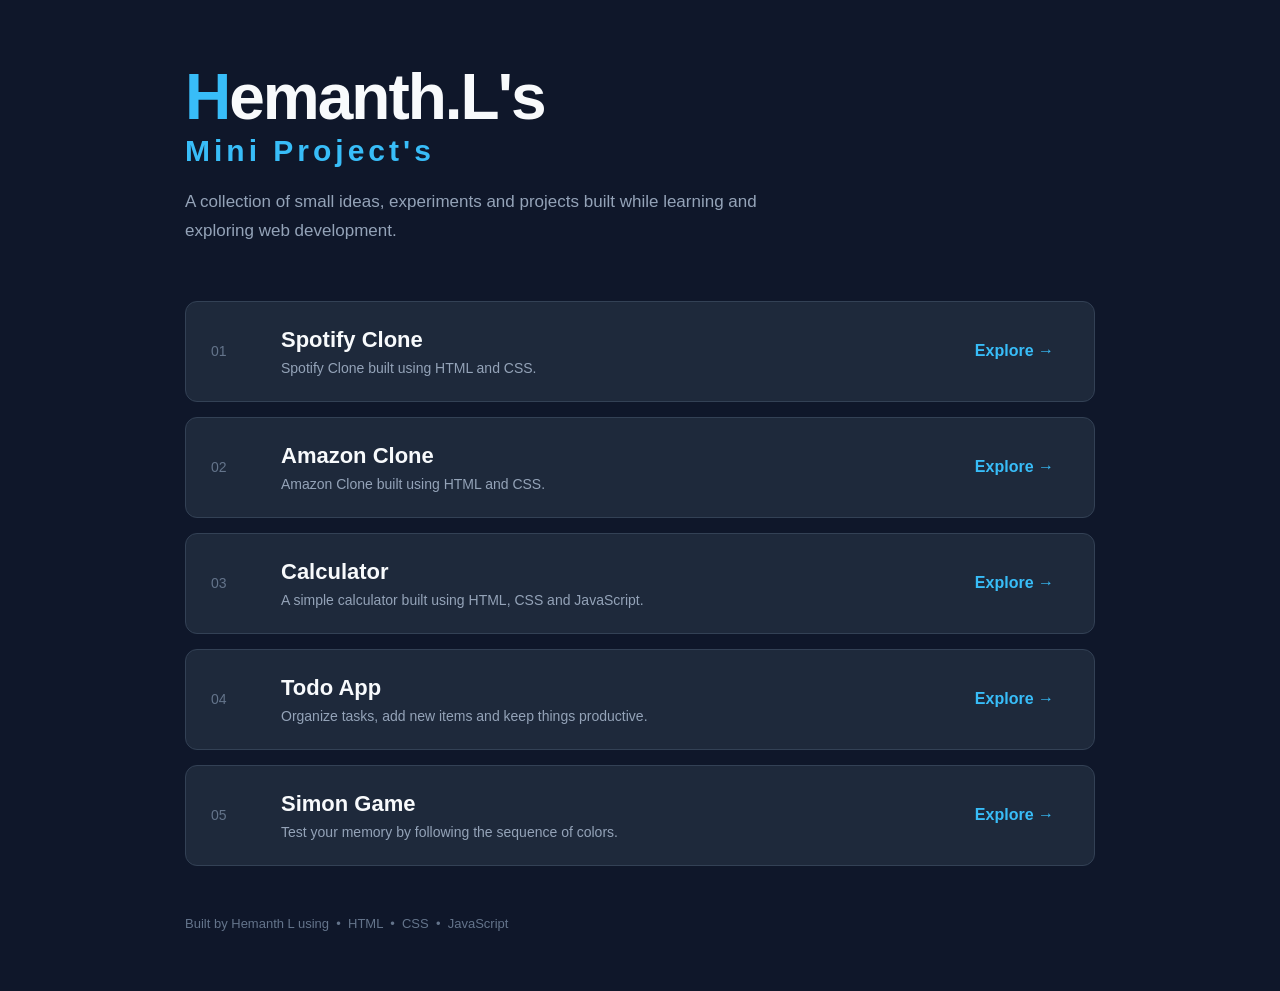
==== index.html @ 5959028f "Designed a intro page for my mini-projects" ====
<!DOCTYPE html>
<html lang="en">
<head>
    <meta charset="UTF-8">
    <meta name="viewport" content="width=device-width, initial-scale=1.0">
    <link rel="icon" href="logo.jpg">
    <title>Mini Projects | Hemanth</title>
    <link rel="stylesheet" href="style.css">
</head>
<body>
    <div class="container">
        <header>
            <h1><span>H</span>emanth.L's</h1>
            <h2 class="mini-title">Mini Project's</h2>
            <p class="intro">
                A collection of small ideas, experiments and projects
                built while learning and exploring web development.
            </p>
        </header>
        <main>
            <div class="project-card">
                <div class="number">01</div>
                <div>
                    <h2>Spotify Clone</h2>
                    <p>
                        Spotify Clone built using HTML and CSS.
                    </p>
                </div>
                <a href="Spotify Clone/index.html">Explore →</a>
            </div>
             <div class="project-card">
                <div class="number">02</div>
                <div>
                    <h2>Amazon Clone</h2>
                    <p>
                        Amazon Clone built using HTML and CSS.
                    </p>
                </div>
                <a href="calculator/index.html">Explore →</a>
            </div>
            <div class="project-card">
                <div class="number">03</div>
                <div>
                    <h2>Calculator</h2>
                    <p>
                        A simple calculator built using HTML, CSS and JavaScript.
                    </p>
                </div>
                <a href="calculator/index.html">Explore →</a>
            </div>
            <div class="project-card">
                <div class="number">04</div>
                <div>
                    <h2>Todo App</h2>
                    <p>
                        Organize tasks, add new items and keep things productive.
                    </p>
                </div>
                <a href="Todo App/index.html">Explore →</a>
            </div>
            <div class="project-card">
                <div class="number">05</div>
                <div>
                    <h2>Simon Game</h2>
                    <p>
                        Test your memory by following the sequence of colors.
                    </p>
                </div>
                <a href="Simon Game/index.html">Explore →</a>
            </div>
        </main>
        <footer>
            <p>Built by Hemanth L using &nbsp;•&nbsp; HTML &nbsp;•&nbsp; CSS &nbsp;•&nbsp; JavaScript</p>
        </footer>
    </div>

</body>
</html>
---- style.css ----
* {
    margin: 0;
    padding: 0;
    box-sizing: border-box;
}
body {
    min-height: 100vh;
    font-family: Arial, Helvetica, sans-serif;
    background: #0f172a;
    color: #f8fafc;

    display: flex;
    justify-content: center;
    align-items: center;
}
.container {
    width: 90%;
    max-width: 950px;
    padding: 60px 20px;
}
header {
    margin-bottom: 55px;
}
.mini-title {
    font-size:30px;
    letter-spacing: 4px;
    color: #38bdf8;
    margin-bottom: 10px;
}
h1 {
    font-size: 64px;
    font-weight: 700;
    letter-spacing: -2px;
}
h1 span {
    color: #38bdf8;
}
.intro {
    max-width: 600px;
    margin-top: 20px;

    font-size: 17px;
    line-height: 1.7;
    color: #94a3b8;
}
main {
    display: flex;
    flex-direction: column;
    gap: 15px;
}
.project-card {
    display: grid;
    grid-template-columns: 70px 1fr auto;
    align-items: center;

    padding: 25px;

    background: #1e293b;
    border: 1px solid #334155;
    border-radius: 12px;

    transition: 0.3s ease;
}
.project-card:hover {
    transform: translateY(-4px);
    border-color: #38bdf8;
    background: #243247;
}
.number {
    font-size: 14px;
    color: #64748b;
}
.project-card h2 {
    font-size: 22px;
    margin-bottom: 7px;
}
.project-card p {
    color: #94a3b8;
    font-size: 14px;
}
.project-card a {
    text-decoration: none;
    color: #38bdf8;
    font-weight: bold;

    padding: 10px 15px;
    border-radius: 8px;

    transition: 0.2s;
}
.project-card a:hover {
    background: #38bdf8;
    color: #0f172a;
}
footer {
    margin-top: 50px;
    color: #64748b;
    font-size: 13px;
} 
@media (max-width: 768px) {
    .container {
        padding: 50px 16px;
    }
    h1 {
        font-size: 52px;
    }
    .mini-title {
        font-size: 24px;
        letter-spacing: 3px;
    }
}
@media (max-width: 600px) {

    body {
        align-items: flex-start;
    }
    .container {
        width: 100%;
        padding: 36px 16px;
    }
    header {
        margin-bottom: 36px;
        text-align: center;
    }
    h1 {
        font-size: 36px;
        letter-spacing: -1px;
    }
    .mini-title {
        font-size: 18px;
        letter-spacing: 2px;
    }
    .intro {
        margin: 14px auto 0;
        font-size: 15px;
        line-height: 1.6;
    }
    main {
        gap: 12px;
    }
    .project-card {
        display: flex;
        flex-direction: column;
        align-items: flex-start;
        gap: 8px;
        padding: 18px;
    }
    .number {
        font-size: 12px;
    }
    .project-card h2 {
        font-size: 19px;
        margin-bottom: 2px;
    }
    .project-card p {
        font-size: 13.5px;
        line-height: 1.5;
    }
    .project-card a {
        width: 100%;
        text-align: center;
        padding: 12px 15px;
        margin-top: 4px;
        background: #334155;
        color: #f8fafc;
    }
    .project-card a:hover,
    .project-card a:active {
        background: #38bdf8;
        color: #0f172a;
    }
    footer {
        margin-top: 36px;
        font-size: 12px;
        line-height: 1.6;
    }
}

@media (max-width: 360px) {
    h1 {
        font-size: 30px;
    }
    .intro {
        font-size: 14px;
    }
}
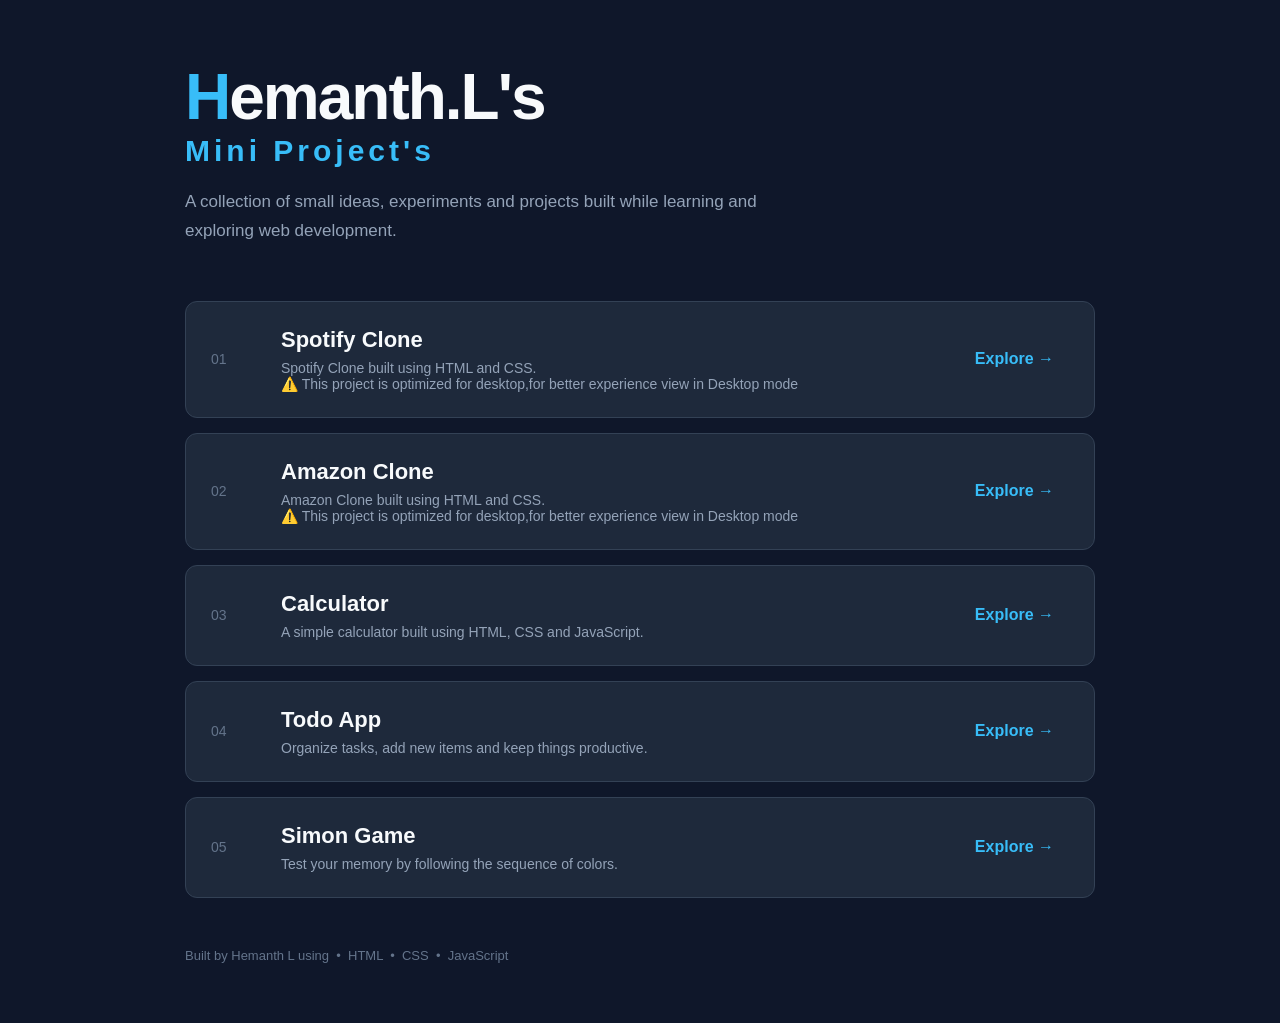
==== commit 52b321be: "Added caution for spotify and amazon clone" ====
--- a/index.html
+++ b/index.html
@@ -23,7 +23,8 @@
                 <div>
                     <h2>Spotify Clone</h2>
                     <p>
-                        Spotify Clone built using HTML and CSS.
+                        Spotify Clone built using HTML and CSS.<br>
+                        ⚠️ This project is  optimized for desktop,for better experience view in Desktop mode
                     </p>
                 </div>
                 <a href="Spotify Clone/index.html">Explore →</a>
@@ -33,10 +34,11 @@
                 <div>
                     <h2>Amazon Clone</h2>
                     <p>
-                        Amazon Clone built using HTML and CSS.
+                        Amazon Clone built using HTML and CSS.<br>
+                    ⚠️ This project is  optimized for desktop,for better experience view in Desktop mode
                     </p>
                 </div>
-                <a href="calculator/index.html">Explore →</a>
+                <a href="Amazon Clone/index.html">Explore →</a>
             </div>
             <div class="project-card">
                 <div class="number">03</div>
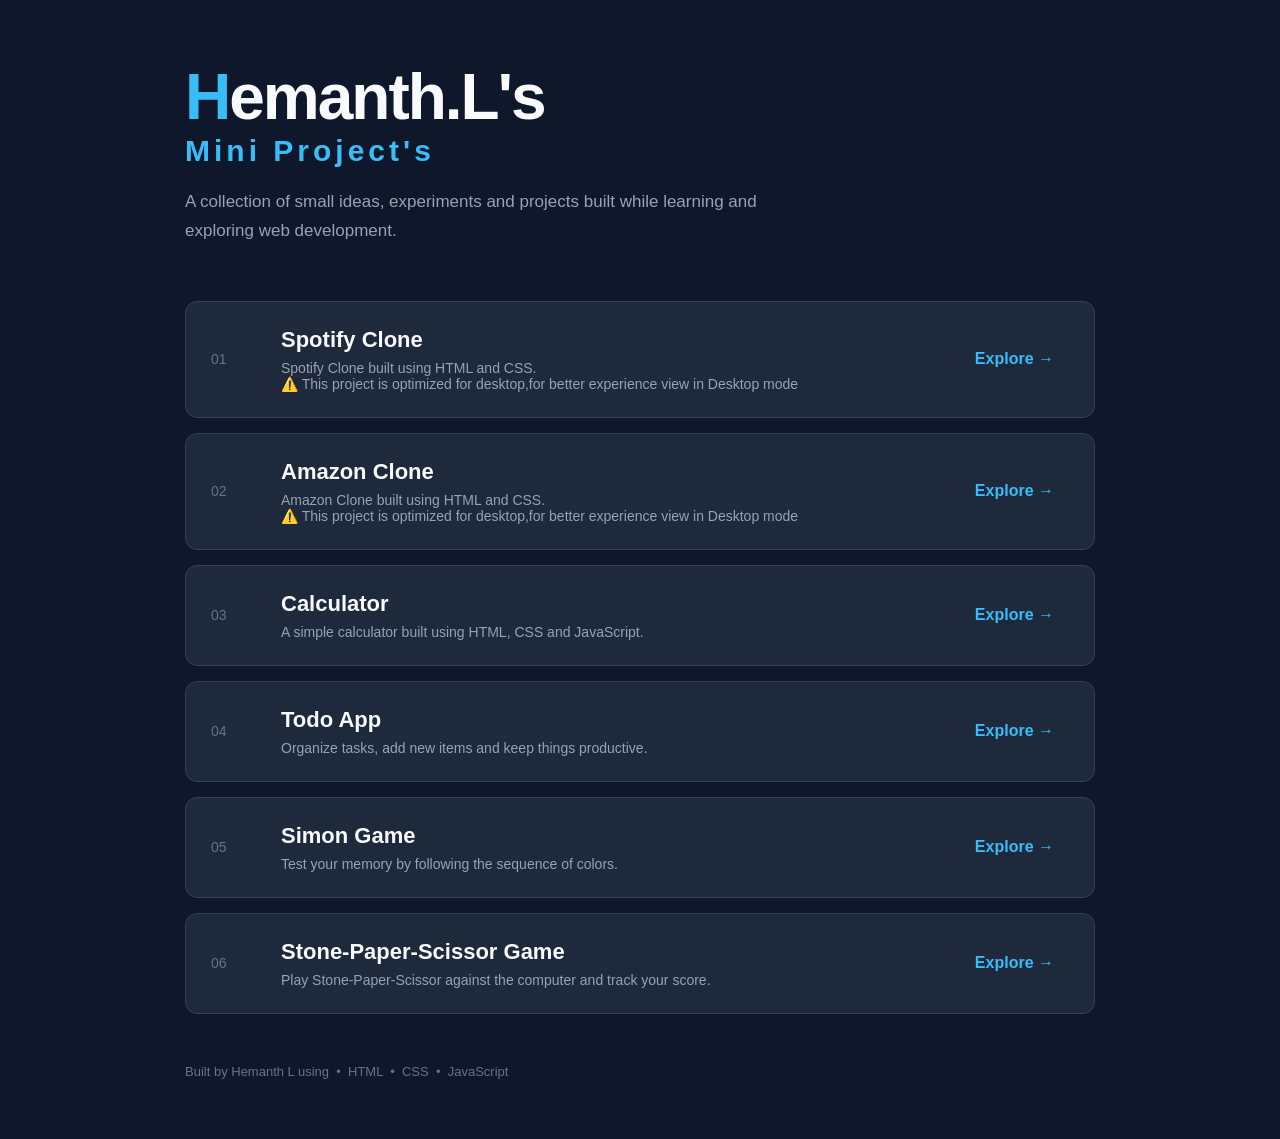
==== commit a9fa313b: "Updated index.html" ====
--- a/index.html
+++ b/index.html
@@ -48,7 +48,7 @@
                         A simple calculator built using HTML, CSS and JavaScript.
                     </p>
                 </div>
-                <a href="calculator/index.html">Explore →</a>
+                <a href="Calculator/index.html">Explore →</a>
             </div>
             <div class="project-card">
                 <div class="number">04</div>
@@ -70,6 +70,16 @@
                 </div>
                 <a href="Simon Game/index.html">Explore →</a>
             </div>
+            <div class="project-card">
+                <div class="number">06</div>
+                <div>
+                    <h2>Stone-Paper-Scissor Game</h2>
+                    <p>
+                        Play Stone-Paper-Scissor against the computer and track your score.
+                    </p>
+                </div>
+                <a href="Stone-paper-sci/index.html">Explore →</a>
+            </div>
         </main>
         <footer>
             <p>Built by Hemanth L using &nbsp;•&nbsp; HTML &nbsp;•&nbsp; CSS &nbsp;•&nbsp; JavaScript</p>
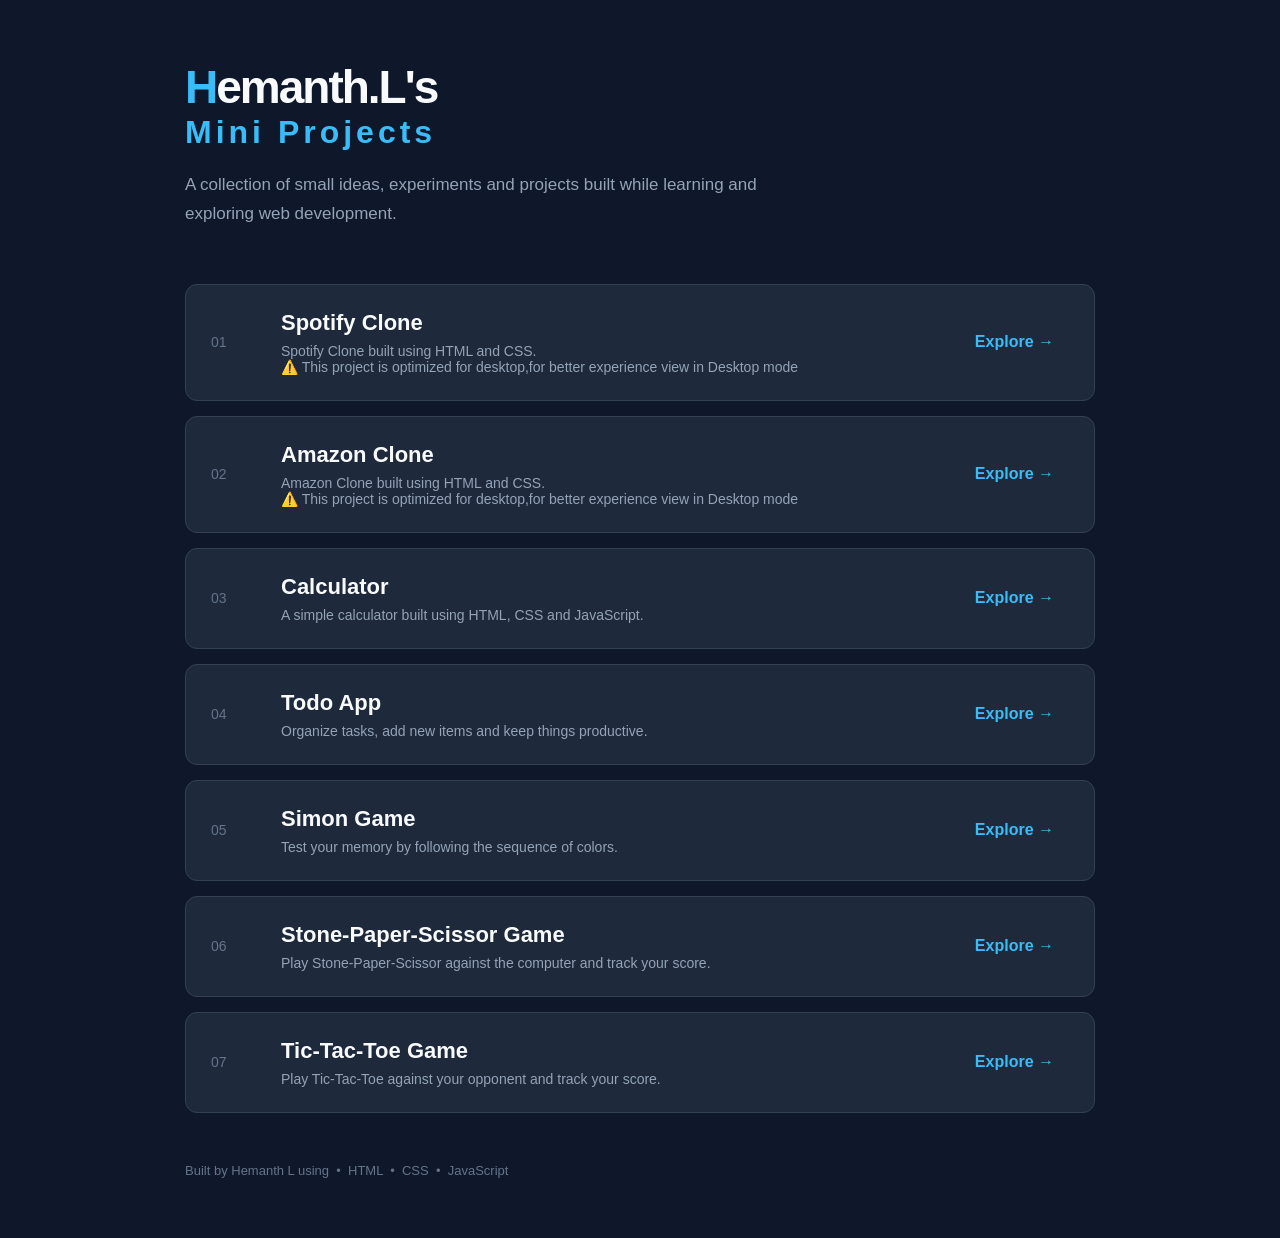
==== commit 45eb28ea: "Updated index.html and style.css" ====
--- a/index.html
+++ b/index.html
@@ -10,8 +10,8 @@
 <body>
     <div class="container">
         <header>
-            <h1><span>H</span>emanth.L's</h1>
-            <h2 class="mini-title">Mini Project's</h2>
+            <h1 id="mainheading"><span>H</span>emanth.L's</h1>
+            <h2 class="mini-title">Mini Projects</h2>
             <p class="intro">
                 A collection of small ideas, experiments and projects
                 built while learning and exploring web development.
@@ -80,6 +80,16 @@
                 </div>
                 <a href="Stone-paper-sci/index.html">Explore →</a>
             </div>
+              <div class="project-card">
+                <div class="number">07</div>
+                <div>
+                    <h2>Tic-Tac-Toe Game</h2>
+                    <p>
+                        Play Tic-Tac-Toe against your opponent and track your score.
+                    </p>
+                </div>
+                <a href="Tic-Tac-Toe/index.html">Explore →</a>
+            </div>
         </main>
         <footer>
             <p>Built by Hemanth L using &nbsp;•&nbsp; HTML &nbsp;•&nbsp; CSS &nbsp;•&nbsp; JavaScript</p>
--- a/style.css
+++ b/style.css
@@ -22,13 +22,13 @@
     margin-bottom: 55px;
 }
 .mini-title {
-    font-size:30px;
+    font-size:32px;
     letter-spacing: 4px;
     color: #38bdf8;
     margin-bottom: 10px;
 }
-h1 {
-    font-size: 64px;
+#mainheading{
+    font-size:46px;
     font-weight: 700;
     letter-spacing: -2px;
 }
